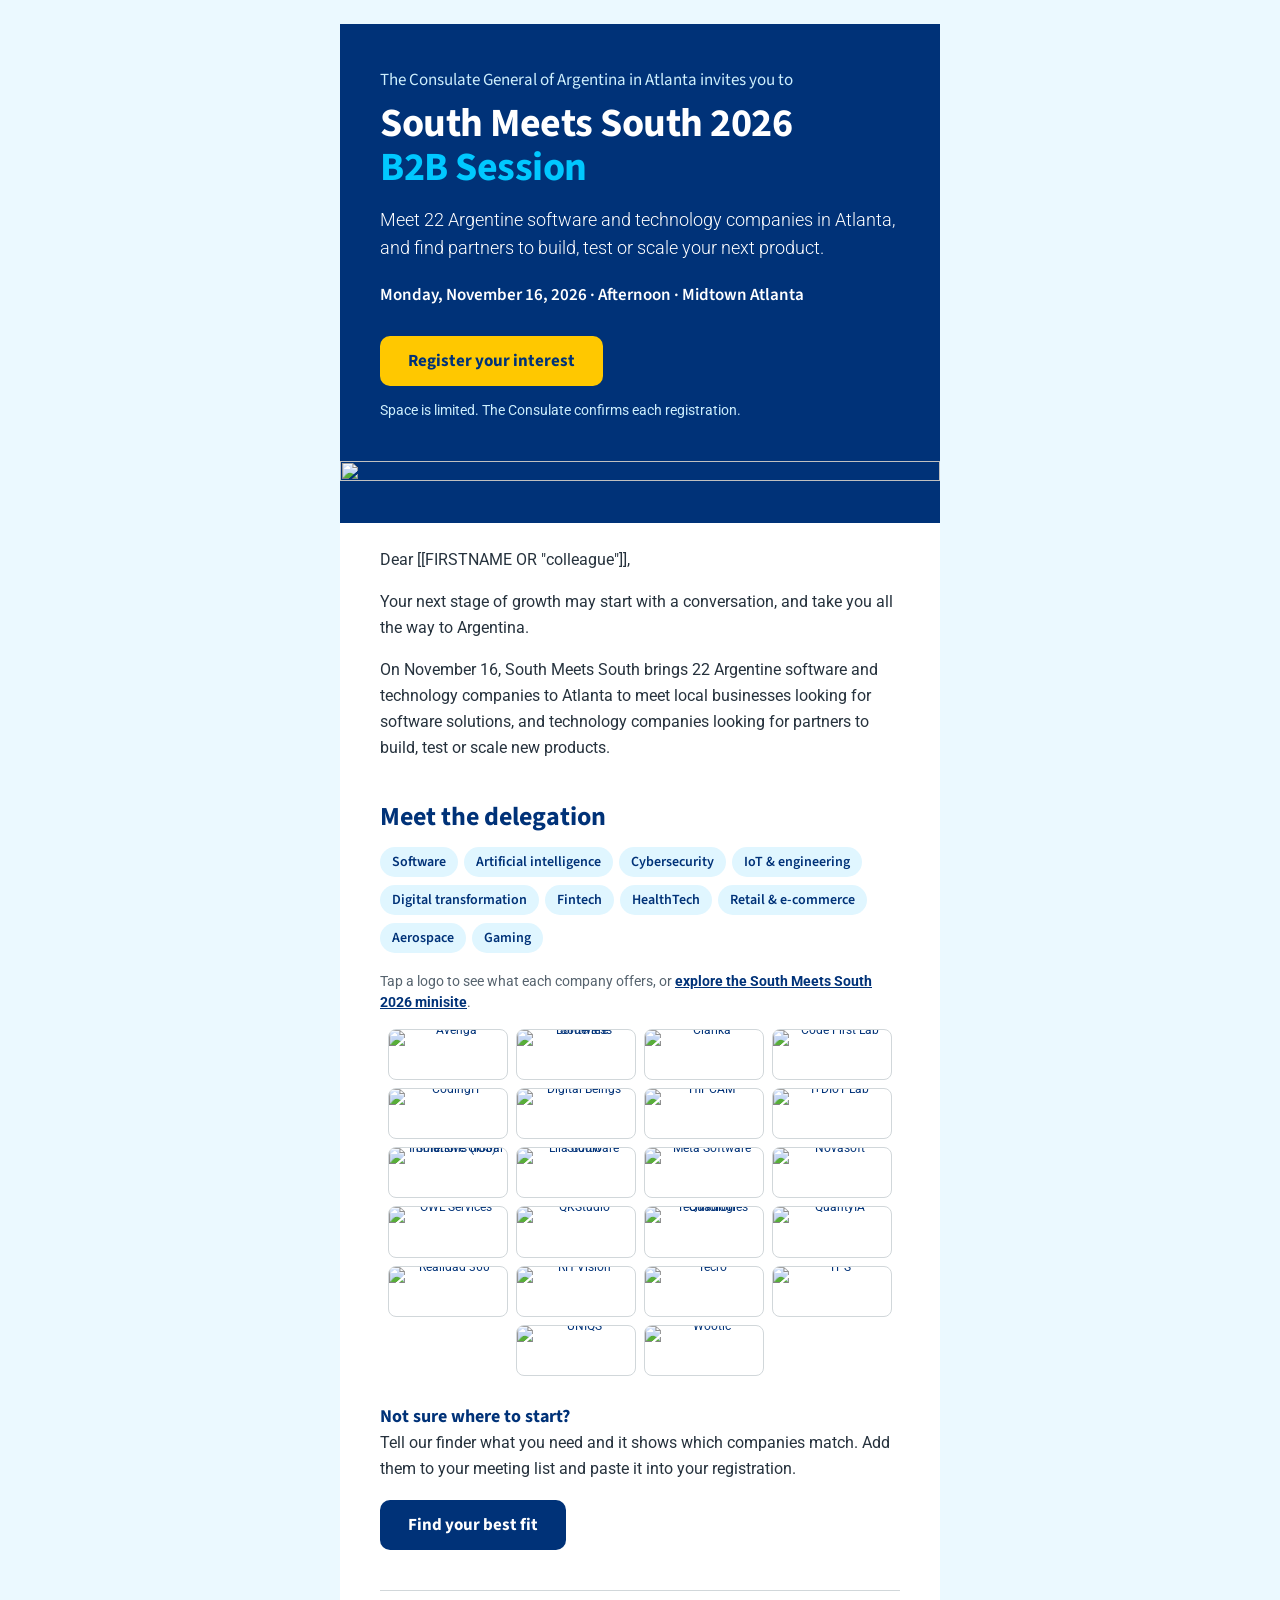
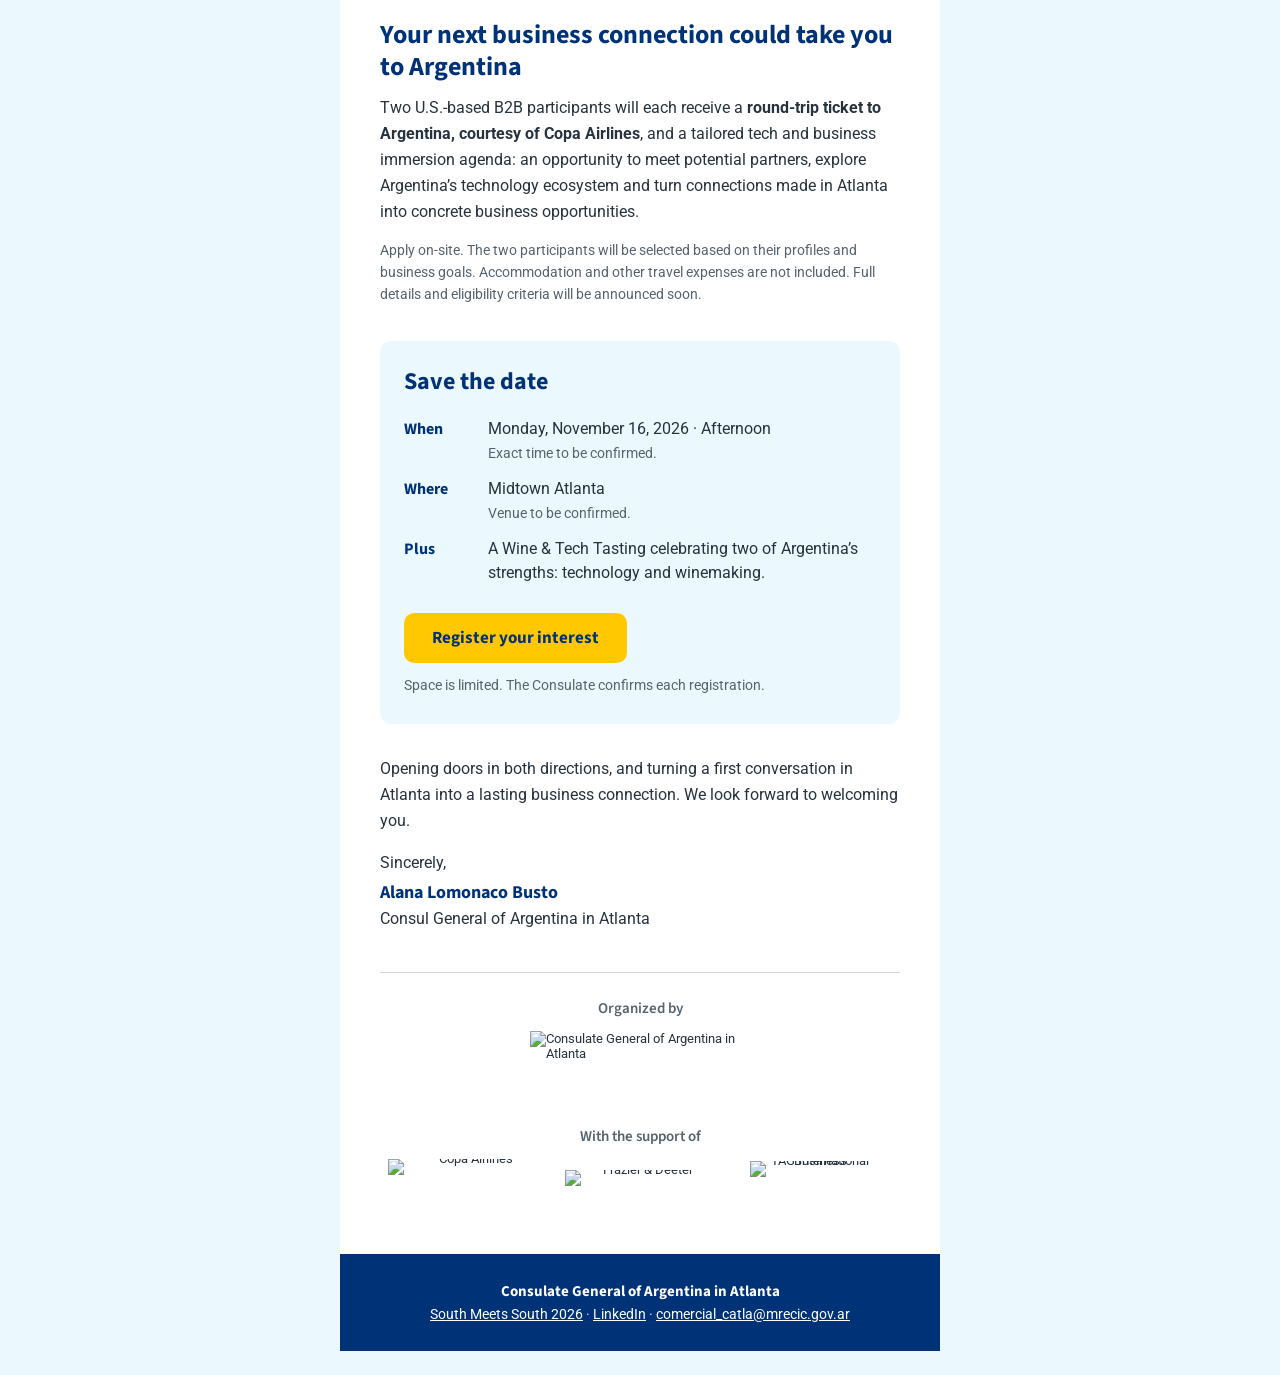
==== mailing/2026-invitacion-b2b.html @ 22a377e7 "Mailing de invitación a la sesión B2B 2026 HTML para Constant Contact (mailing/, no se publica) y su" ====
<!DOCTYPE html>
<html lang="en" xmlns="http://www.w3.org/1999/xhtml" xmlns:v="urn:schemas-microsoft-com:vml" xmlns:o="urn:schemas-microsoft-com:office:office">
<head>
<meta charset="utf-8">
<meta name="viewport" content="width=device-width, initial-scale=1">
<meta http-equiv="X-UA-Compatible" content="IE=edge">
<meta name="x-apple-disable-message-reformatting">
<meta name="format-detection" content="telephone=no, date=no, address=no, email=no">
<meta name="color-scheme" content="light">
<meta name="supported-color-schemes" content="light">
<title>South Meets South 2026 · B2B Session in Atlanta</title>
<!--[if mso]><noscript><xml><o:OfficeDocumentSettings><o:PixelsPerInch>96</o:PixelsPerInch></o:OfficeDocumentSettings></xml></noscript><![endif]-->
<!--[if !mso]><!--><link href="https://fonts.googleapis.com/css2?family=Roboto:wght@300;400;700&amp;family=Source+Sans+3:wght@400;600;700&amp;display=swap" rel="stylesheet"><!--<![endif]-->
<style>
  :root { color-scheme: light; supported-color-schemes: light; }
  body { margin: 0 !important; padding: 0 !important; width: 100% !important; -webkit-text-size-adjust: 100%; -ms-text-size-adjust: 100%; }
  table, td { mso-table-lspace: 0pt; mso-table-rspace: 0pt; border-collapse: collapse; }
  img { -ms-interpolation-mode: bicubic; border: 0; outline: none; text-decoration: none; }
  a { color: #003278; }
  a.btn:hover { filter: brightness(1.06); }
  @media (max-width: 620px) {
    .wrap { padding: 0 !important; }
    .px { padding-left: 24px !important; padding-right: 24px !important; }
    .hero-pad { padding-top: 32px !important; }
    .h1 { font-size: 32px !important; line-height: 36px !important; }
    .lead { font-size: 17px !important; }
    .tile { width: 30% !important; margin: 1.5% !important; }
    .sup { width: 44% !important; margin: 8px 2% !important; }
    .row-label { display: block !important; width: auto !important; padding-bottom: 2px !important; }
    .row-text { display: block !important; width: auto !important; }
  }
</style>
</head>
<body style="margin:0;padding:0;background-color:#ebf9ff;">
<div style="display:none;font-size:1px;line-height:1px;max-height:0;max-width:0;opacity:0;overflow:hidden;mso-hide:all;">Meet 22 Argentine software and technology companies on November 16 in Midtown Atlanta, and apply for one of two round-trip tickets to Argentina, courtesy of Copa Airlines.&#847;&zwnj;&nbsp;&#847;&zwnj;&nbsp;&#847;&zwnj;&nbsp;&#847;&zwnj;&nbsp;&#847;&zwnj;&nbsp;&#847;&zwnj;&nbsp;&#847;&zwnj;&nbsp;&#847;&zwnj;&nbsp;</div>
<table role="presentation" width="100%" cellpadding="0" cellspacing="0" border="0" bgcolor="#ebf9ff" style="background-color:#ebf9ff;">
<tr><td class="wrap" align="center" style="padding:24px 12px;">
<!--[if mso]><table role="presentation" width="600" align="center" cellpadding="0" cellspacing="0" border="0"><tr><td><![endif]-->
<table role="presentation" width="100%" cellpadding="0" cellspacing="0" border="0" style="max-width:600px;background-color:#ffffff;">

<!-- Encabezado: Azul oscuro y trama de ondas, como en el sitio -->
<tr><td class="px hero-pad" bgcolor="#003278" style="background-color:#003278;padding:44px 40px 0 40px;">
  <p style="margin:0 0 10px 0;font-family:'Source Sans 3','Source Sans Pro',Arial,Helvetica,sans-serif;font-size:17px;line-height:24px;color:#cdeffd;">The Consulate General of Argentina in Atlanta invites you to</p>
  <h1 class="h1" style="margin:0 0 16px 0;font-family:'Source Sans 3','Source Sans Pro',Arial,Helvetica,sans-serif;font-size:40px;line-height:44px;font-weight:700;letter-spacing:-0.5px;color:#ffffff;">South Meets South 2026<br><span style="color:#00c8ff;">B2B Session</span></h1>
  <p class="lead" style="margin:0 0 20px 0;font-family:Roboto,Arial,Helvetica,sans-serif;font-size:18px;line-height:28px;font-weight:300;color:#ffffff;">Meet 22 Argentine software and technology companies in Atlanta, and find partners to build, test or scale your next product.</p>
  <p style="margin:0 0 28px 0;font-family:'Source Sans 3','Source Sans Pro',Arial,Helvetica,sans-serif;font-size:17px;line-height:26px;font-weight:600;color:#ffffff;">Monday, November 16, 2026 &middot; Afternoon &middot; Midtown Atlanta</p>
  <div><!--[if mso]>
<v:roundrect xmlns:v="urn:schemas-microsoft-com:vml" xmlns:w="urn:schemas-microsoft-com:office:word" href="https://luma.com/ip6i1z71?utm_source=constant-contact&utm_medium=email&utm_campaign=sms2026-b2b" style="height:50px;v-text-anchor:middle;width:260px;" arcsize="20%" stroke="f" fillcolor="#ffc800">
<w:anchorlock/><center style="color:#003278;font-family:Arial,sans-serif;font-size:17px;font-weight:bold;">Register your interest</center>
</v:roundrect>
<![endif]--><!--[if !mso]><!-- --><a class="btn" href="https://luma.com/ip6i1z71?utm_source=constant-contact&utm_medium=email&utm_campaign=sms2026-b2b" target="_blank" style="display:inline-block;background-color:#ffc800;color:#003278;font-family:'Source Sans 3','Source Sans Pro',Arial,Helvetica,sans-serif;font-size:17px;font-weight:700;line-height:20px;text-decoration:none;padding:15px 28px;border-radius:10px;mso-hide:all;">Register your interest</a><!--<![endif]--></div>
  <p style="margin:14px 0 0 0;font-family:Roboto,Arial,Helvetica,sans-serif;font-size:14px;line-height:21px;color:#cdeffd;">Space is limited. The Consulate confirms each registration.</p>
</td></tr>
<tr><td bgcolor="#003278" style="background-color:#003278;padding-top:40px;font-size:0;line-height:0;">
  <img src="https://southmeetssouth.pages.dev/img/mailing/2026/trama.png" width="600" height="62" alt="" style="display:block;width:100%;height:auto;">
</td></tr>

<!-- Carta -->
<tr><td class="px" style="padding:24px 40px 8px 40px;font-family:Roboto,Arial,Helvetica,sans-serif;font-size:16px;line-height:26px;color:#26323d;">
  <p style="margin:0 0 16px 0;">Dear [[FIRSTNAME OR "colleague"]],</p>
  <p style="margin:0 0 16px 0;">Your next stage of growth may start with a conversation, and take you all the way to Argentina.</p>
  <p style="margin:0;">On November 16, South Meets South brings 22 Argentine software and technology companies to Atlanta to meet local businesses looking for software solutions, and technology companies looking for partners to build, test or scale new products.</p>
</td></tr>

<!-- Delegación -->
<tr><td class="px" style="padding:32px 40px 0 40px;">
  <h2 style="margin:0 0 14px 0;font-family:'Source Sans 3','Source Sans Pro',Arial,Helvetica,sans-serif;font-size:26px;line-height:32px;font-weight:700;color:#003278;">Meet the delegation</h2>
  <div style="margin:0 0 10px 0;"><span style="display:inline-block;background-color:#e0f6ff;color:#003278;font-family:'Source Sans 3','Source Sans Pro',Arial,Helvetica,sans-serif;font-size:14px;font-weight:600;line-height:18px;padding:6px 12px;border-radius:999px;margin:0 6px 8px 0;">Software</span><span style="display:inline-block;background-color:#e0f6ff;color:#003278;font-family:'Source Sans 3','Source Sans Pro',Arial,Helvetica,sans-serif;font-size:14px;font-weight:600;line-height:18px;padding:6px 12px;border-radius:999px;margin:0 6px 8px 0;">Artificial intelligence</span><span style="display:inline-block;background-color:#e0f6ff;color:#003278;font-family:'Source Sans 3','Source Sans Pro',Arial,Helvetica,sans-serif;font-size:14px;font-weight:600;line-height:18px;padding:6px 12px;border-radius:999px;margin:0 6px 8px 0;">Cybersecurity</span><span style="display:inline-block;background-color:#e0f6ff;color:#003278;font-family:'Source Sans 3','Source Sans Pro',Arial,Helvetica,sans-serif;font-size:14px;font-weight:600;line-height:18px;padding:6px 12px;border-radius:999px;margin:0 6px 8px 0;">IoT &amp; engineering</span><span style="display:inline-block;background-color:#e0f6ff;color:#003278;font-family:'Source Sans 3','Source Sans Pro',Arial,Helvetica,sans-serif;font-size:14px;font-weight:600;line-height:18px;padding:6px 12px;border-radius:999px;margin:0 6px 8px 0;">Digital transformation</span><span style="display:inline-block;background-color:#e0f6ff;color:#003278;font-family:'Source Sans 3','Source Sans Pro',Arial,Helvetica,sans-serif;font-size:14px;font-weight:600;line-height:18px;padding:6px 12px;border-radius:999px;margin:0 6px 8px 0;">Fintech</span><span style="display:inline-block;background-color:#e0f6ff;color:#003278;font-family:'Source Sans 3','Source Sans Pro',Arial,Helvetica,sans-serif;font-size:14px;font-weight:600;line-height:18px;padding:6px 12px;border-radius:999px;margin:0 6px 8px 0;">HealthTech</span><span style="display:inline-block;background-color:#e0f6ff;color:#003278;font-family:'Source Sans 3','Source Sans Pro',Arial,Helvetica,sans-serif;font-size:14px;font-weight:600;line-height:18px;padding:6px 12px;border-radius:999px;margin:0 6px 8px 0;">Retail &amp; e-commerce</span><span style="display:inline-block;background-color:#e0f6ff;color:#003278;font-family:'Source Sans 3','Source Sans Pro',Arial,Helvetica,sans-serif;font-size:14px;font-weight:600;line-height:18px;padding:6px 12px;border-radius:999px;margin:0 6px 8px 0;">Aerospace</span><span style="display:inline-block;background-color:#e0f6ff;color:#003278;font-family:'Source Sans 3','Source Sans Pro',Arial,Helvetica,sans-serif;font-size:14px;font-weight:600;line-height:18px;padding:6px 12px;border-radius:999px;margin:0 6px 8px 0;">Gaming</span></div>
  <p style="margin:0 0 12px 0;font-family:Roboto,Arial,Helvetica,sans-serif;font-size:14px;line-height:21px;color:#56636e;">Tap a logo to see what each company offers, or <a href="https://southmeetssouth.pages.dev/edicion.html?id=2026&lang=en" target="_blank" style="color:#003278;font-weight:700;">explore the South Meets South 2026 minisite</a>.</p>
</td></tr>
<tr><td class="px" align="center" style="padding:0 40px;">
<div style="font-size:0;line-height:0;text-align:center;">
<!--[if mso]><table role="presentation" align="center" cellpadding="0" cellspacing="0" border="0"><tr><td width="128" valign="top"><![endif]--><div class="tile" style="display:inline-block;width:120px;margin:4px;vertical-align:top;"><a href="https://southmeetssouth.pages.dev/edicion.html?id=2026&lang=en#empresa-avenga" target="_blank" style="text-decoration:none;"><img src="https://southmeetssouth.pages.dev/img/mailing/2026/empresas/avenga.png" width="120" height="50" alt="Avenga" style="display:block;width:100%;height:auto;border:1px solid #d1d7da;border-radius:8px;box-sizing:border-box;font-family:Roboto,Arial,Helvetica,sans-serif;font-size:12px;color:#003278;"></a></div>
<!--[if mso]></td><td width="128" valign="top"><![endif]--><div class="tile" style="display:inline-block;width:120px;margin:4px;vertical-align:top;"><a href="https://southmeetssouth.pages.dev/edicion.html?id=2026&lang=en#empresa-borderless-software" target="_blank" style="text-decoration:none;"><img src="https://southmeetssouth.pages.dev/img/mailing/2026/empresas/borderless-software.png" width="120" height="50" alt="Borderless Software" style="display:block;width:100%;height:auto;border:1px solid #d1d7da;border-radius:8px;box-sizing:border-box;font-family:Roboto,Arial,Helvetica,sans-serif;font-size:12px;color:#003278;"></a></div>
<!--[if mso]></td><td width="128" valign="top"><![endif]--><div class="tile" style="display:inline-block;width:120px;margin:4px;vertical-align:top;"><a href="https://southmeetssouth.pages.dev/edicion.html?id=2026&lang=en#empresa-clarika" target="_blank" style="text-decoration:none;"><img src="https://southmeetssouth.pages.dev/img/mailing/2026/empresas/clarika.png" width="120" height="50" alt="Clarika" style="display:block;width:100%;height:auto;border:1px solid #d1d7da;border-radius:8px;box-sizing:border-box;font-family:Roboto,Arial,Helvetica,sans-serif;font-size:12px;color:#003278;"></a></div>
<!--[if mso]></td><td width="128" valign="top"><![endif]--><div class="tile" style="display:inline-block;width:120px;margin:4px;vertical-align:top;"><a href="https://southmeetssouth.pages.dev/edicion.html?id=2026&lang=en#empresa-code-first-lab" target="_blank" style="text-decoration:none;"><img src="https://southmeetssouth.pages.dev/img/mailing/2026/empresas/code-first-lab.png" width="120" height="50" alt="Code First Lab" style="display:block;width:100%;height:auto;border:1px solid #d1d7da;border-radius:8px;box-sizing:border-box;font-family:Roboto,Arial,Helvetica,sans-serif;font-size:12px;color:#003278;"></a></div>
<!--[if mso]></td></tr><tr><td width="128" valign="top"><![endif]--><div class="tile" style="display:inline-block;width:120px;margin:4px;vertical-align:top;"><a href="https://southmeetssouth.pages.dev/edicion.html?id=2026&lang=en#empresa-codingit" target="_blank" style="text-decoration:none;"><img src="https://southmeetssouth.pages.dev/img/mailing/2026/empresas/codingit.png" width="120" height="50" alt="CodingIT" style="display:block;width:100%;height:auto;border:1px solid #d1d7da;border-radius:8px;box-sizing:border-box;font-family:Roboto,Arial,Helvetica,sans-serif;font-size:12px;color:#003278;"></a></div>
<!--[if mso]></td><td width="128" valign="top"><![endif]--><div class="tile" style="display:inline-block;width:120px;margin:4px;vertical-align:top;"><a href="https://southmeetssouth.pages.dev/edicion.html?id=2026&lang=en#empresa-digital-beings" target="_blank" style="text-decoration:none;"><img src="https://southmeetssouth.pages.dev/img/mailing/2026/empresas/digital-beings.png" width="120" height="50" alt="Digital Beings" style="display:block;width:100%;height:auto;border:1px solid #d1d7da;border-radius:8px;box-sizing:border-box;font-family:Roboto,Arial,Helvetica,sans-serif;font-size:12px;color:#003278;"></a></div>
<!--[if mso]></td><td width="128" valign="top"><![endif]--><div class="tile" style="display:inline-block;width:120px;margin:4px;vertical-align:top;"><a href="https://southmeetssouth.pages.dev/edicion.html?id=2026&lang=en#empresa-hipcam" target="_blank" style="text-decoration:none;"><img src="https://southmeetssouth.pages.dev/img/mailing/2026/empresas/hipcam.png" width="120" height="50" alt="HIPCAM" style="display:block;width:100%;height:auto;border:1px solid #d1d7da;border-radius:8px;box-sizing:border-box;font-family:Roboto,Arial,Helvetica,sans-serif;font-size:12px;color:#003278;"></a></div>
<!--[if mso]></td><td width="128" valign="top"><![endif]--><div class="tile" style="display:inline-block;width:120px;margin:4px;vertical-align:top;"><a href="https://southmeetssouth.pages.dev/edicion.html?id=2026&lang=en#empresa-i-diot-lab" target="_blank" style="text-decoration:none;"><img src="https://southmeetssouth.pages.dev/img/mailing/2026/empresas/id-iot-lab.png" width="120" height="50" alt="I+DIoT Lab" style="display:block;width:100%;height:auto;border:1px solid #d1d7da;border-radius:8px;box-sizing:border-box;font-family:Roboto,Arial,Helvetica,sans-serif;font-size:12px;color:#003278;"></a></div>
<!--[if mso]></td></tr><tr><td width="128" valign="top"><![endif]--><div class="tile" style="display:inline-block;width:120px;margin:4px;vertical-align:top;"><a href="https://southmeetssouth.pages.dev/edicion.html?id=2026&lang=en#empresa-immersive-global-solutions-igs" target="_blank" style="text-decoration:none;"><img src="https://southmeetssouth.pages.dev/img/mailing/2026/empresas/immersive-global-solutions.png" width="120" height="50" alt="Immersive Global Solutions (IGS)" style="display:block;width:100%;height:auto;border:1px solid #d1d7da;border-radius:8px;box-sizing:border-box;font-family:Roboto,Arial,Helvetica,sans-serif;font-size:12px;color:#003278;"></a></div>
<!--[if mso]></td><td width="128" valign="top"><![endif]--><div class="tile" style="display:inline-block;width:120px;margin:4px;vertical-align:top;"><a href="https://southmeetssouth.pages.dev/edicion.html?id=2026&lang=en#empresa-lila-software-studio" target="_blank" style="text-decoration:none;"><img src="https://southmeetssouth.pages.dev/img/mailing/2026/empresas/lila-software-studio.png" width="120" height="50" alt="Lila Software Studio" style="display:block;width:100%;height:auto;border:1px solid #d1d7da;border-radius:8px;box-sizing:border-box;font-family:Roboto,Arial,Helvetica,sans-serif;font-size:12px;color:#003278;"></a></div>
<!--[if mso]></td><td width="128" valign="top"><![endif]--><div class="tile" style="display:inline-block;width:120px;margin:4px;vertical-align:top;"><a href="https://southmeetssouth.pages.dev/edicion.html?id=2026&lang=en#empresa-meta-software" target="_blank" style="text-decoration:none;"><img src="https://southmeetssouth.pages.dev/img/mailing/2026/empresas/meta-software.png" width="120" height="50" alt="Meta Software" style="display:block;width:100%;height:auto;border:1px solid #d1d7da;border-radius:8px;box-sizing:border-box;font-family:Roboto,Arial,Helvetica,sans-serif;font-size:12px;color:#003278;"></a></div>
<!--[if mso]></td><td width="128" valign="top"><![endif]--><div class="tile" style="display:inline-block;width:120px;margin:4px;vertical-align:top;"><a href="https://southmeetssouth.pages.dev/edicion.html?id=2026&lang=en#empresa-novasoft" target="_blank" style="text-decoration:none;"><img src="https://southmeetssouth.pages.dev/img/mailing/2026/empresas/novasoft.png" width="120" height="50" alt="Novasoft" style="display:block;width:100%;height:auto;border:1px solid #d1d7da;border-radius:8px;box-sizing:border-box;font-family:Roboto,Arial,Helvetica,sans-serif;font-size:12px;color:#003278;"></a></div>
<!--[if mso]></td></tr><tr><td width="128" valign="top"><![endif]--><div class="tile" style="display:inline-block;width:120px;margin:4px;vertical-align:top;"><a href="https://southmeetssouth.pages.dev/edicion.html?id=2026&lang=en#empresa-owl-services" target="_blank" style="text-decoration:none;"><img src="https://southmeetssouth.pages.dev/img/mailing/2026/empresas/owl-services.png" width="120" height="50" alt="OWL Services" style="display:block;width:100%;height:auto;border:1px solid #d1d7da;border-radius:8px;box-sizing:border-box;font-family:Roboto,Arial,Helvetica,sans-serif;font-size:12px;color:#003278;"></a></div>
<!--[if mso]></td><td width="128" valign="top"><![endif]--><div class="tile" style="display:inline-block;width:120px;margin:4px;vertical-align:top;"><a href="https://southmeetssouth.pages.dev/edicion.html?id=2026&lang=en#empresa-qkstudio" target="_blank" style="text-decoration:none;"><img src="https://southmeetssouth.pages.dev/img/mailing/2026/empresas/qkstudio.png" width="120" height="50" alt="QKStudio" style="display:block;width:100%;height:auto;border:1px solid #d1d7da;border-radius:8px;box-sizing:border-box;font-family:Roboto,Arial,Helvetica,sans-serif;font-size:12px;color:#003278;"></a></div>
<!--[if mso]></td><td width="128" valign="top"><![endif]--><div class="tile" style="display:inline-block;width:120px;margin:4px;vertical-align:top;"><a href="https://southmeetssouth.pages.dev/edicion.html?id=2026&lang=en#empresa-quadion-technologies" target="_blank" style="text-decoration:none;"><img src="https://southmeetssouth.pages.dev/img/mailing/2026/empresas/quadion-technologies.png" width="120" height="50" alt="Quadion Technologies" style="display:block;width:100%;height:auto;border:1px solid #d1d7da;border-radius:8px;box-sizing:border-box;font-family:Roboto,Arial,Helvetica,sans-serif;font-size:12px;color:#003278;"></a></div>
<!--[if mso]></td><td width="128" valign="top"><![endif]--><div class="tile" style="display:inline-block;width:120px;margin:4px;vertical-align:top;"><a href="https://southmeetssouth.pages.dev/edicion.html?id=2026&lang=en#empresa-quantyia" target="_blank" style="text-decoration:none;"><img src="https://southmeetssouth.pages.dev/img/mailing/2026/empresas/quantyia.png" width="120" height="50" alt="QuantyIA" style="display:block;width:100%;height:auto;border:1px solid #d1d7da;border-radius:8px;box-sizing:border-box;font-family:Roboto,Arial,Helvetica,sans-serif;font-size:12px;color:#003278;"></a></div>
<!--[if mso]></td></tr><tr><td width="128" valign="top"><![endif]--><div class="tile" style="display:inline-block;width:120px;margin:4px;vertical-align:top;"><a href="https://southmeetssouth.pages.dev/edicion.html?id=2026&lang=en#empresa-realidad-360" target="_blank" style="text-decoration:none;"><img src="https://southmeetssouth.pages.dev/img/mailing/2026/empresas/realidad-360.png" width="120" height="50" alt="Realidad 360°" style="display:block;width:100%;height:auto;border:1px solid #d1d7da;border-radius:8px;box-sizing:border-box;font-family:Roboto,Arial,Helvetica,sans-serif;font-size:12px;color:#003278;"></a></div>
<!--[if mso]></td><td width="128" valign="top"><![endif]--><div class="tile" style="display:inline-block;width:120px;margin:4px;vertical-align:top;"><a href="https://southmeetssouth.pages.dev/edicion.html?id=2026&lang=en#empresa-rh-vision" target="_blank" style="text-decoration:none;"><img src="https://southmeetssouth.pages.dev/img/mailing/2026/empresas/rh-vision.png" width="120" height="50" alt="RH Vision" style="display:block;width:100%;height:auto;border:1px solid #d1d7da;border-radius:8px;box-sizing:border-box;font-family:Roboto,Arial,Helvetica,sans-serif;font-size:12px;color:#003278;"></a></div>
<!--[if mso]></td><td width="128" valign="top"><![endif]--><div class="tile" style="display:inline-block;width:120px;margin:4px;vertical-align:top;"><a href="https://southmeetssouth.pages.dev/edicion.html?id=2026&lang=en#empresa-tecro" target="_blank" style="text-decoration:none;"><img src="https://southmeetssouth.pages.dev/img/mailing/2026/empresas/tecro.png" width="120" height="50" alt="Tecro" style="display:block;width:100%;height:auto;border:1px solid #d1d7da;border-radius:8px;box-sizing:border-box;font-family:Roboto,Arial,Helvetica,sans-serif;font-size:12px;color:#003278;"></a></div>
<!--[if mso]></td><td width="128" valign="top"><![endif]--><div class="tile" style="display:inline-block;width:120px;margin:4px;vertical-align:top;"><a href="https://southmeetssouth.pages.dev/edicion.html?id=2026&lang=en#empresa-tps" target="_blank" style="text-decoration:none;"><img src="https://southmeetssouth.pages.dev/img/mailing/2026/empresas/tps.png" width="120" height="50" alt="TPS" style="display:block;width:100%;height:auto;border:1px solid #d1d7da;border-radius:8px;box-sizing:border-box;font-family:Roboto,Arial,Helvetica,sans-serif;font-size:12px;color:#003278;"></a></div>
<!--[if mso]></td></tr><tr><td width="128" valign="top"><![endif]--><div class="tile" style="display:inline-block;width:120px;margin:4px;vertical-align:top;"><a href="https://southmeetssouth.pages.dev/edicion.html?id=2026&lang=en#empresa-uniqs" target="_blank" style="text-decoration:none;"><img src="https://southmeetssouth.pages.dev/img/mailing/2026/empresas/uniqs.png" width="120" height="50" alt="UNIQS" style="display:block;width:100%;height:auto;border:1px solid #d1d7da;border-radius:8px;box-sizing:border-box;font-family:Roboto,Arial,Helvetica,sans-serif;font-size:12px;color:#003278;"></a></div>
<!--[if mso]></td><td width="128" valign="top"><![endif]--><div class="tile" style="display:inline-block;width:120px;margin:4px;vertical-align:top;"><a href="https://southmeetssouth.pages.dev/edicion.html?id=2026&lang=en#empresa-wootic" target="_blank" style="text-decoration:none;"><img src="https://southmeetssouth.pages.dev/img/mailing/2026/empresas/wootic.png" width="120" height="50" alt="Wootic" style="display:block;width:100%;height:auto;border:1px solid #d1d7da;border-radius:8px;box-sizing:border-box;font-family:Roboto,Arial,Helvetica,sans-serif;font-size:12px;color:#003278;"></a></div>
<!--[if mso]></td></tr></table><![endif]-->
</div>
</td></tr>
<tr><td class="px" style="padding:24px 40px 0 40px;font-family:Roboto,Arial,Helvetica,sans-serif;font-size:16px;line-height:26px;color:#26323d;">
  <p style="margin:0 0 18px 0;"><strong style="font-family:'Source Sans 3','Source Sans Pro',Arial,Helvetica,sans-serif;font-size:18px;color:#003278;">Not sure where to start?</strong><br>Tell our finder what you need and it shows which companies match. Add them to your meeting list and paste it into your registration.</p>
  <div><!--[if mso]>
<v:roundrect xmlns:v="urn:schemas-microsoft-com:vml" xmlns:w="urn:schemas-microsoft-com:office:word" href="https://southmeetssouth.pages.dev/edicion.html?id=2026&lang=en#buscador" style="height:50px;v-text-anchor:middle;width:230px;" arcsize="20%" stroke="f" fillcolor="#003278">
<w:anchorlock/><center style="color:#ffffff;font-family:Arial,sans-serif;font-size:17px;font-weight:bold;">Find your best fit</center>
</v:roundrect>
<![endif]--><!--[if !mso]><!-- --><a class="btn" href="https://southmeetssouth.pages.dev/edicion.html?id=2026&lang=en#buscador" target="_blank" style="display:inline-block;background-color:#003278;color:#ffffff;font-family:'Source Sans 3','Source Sans Pro',Arial,Helvetica,sans-serif;font-size:17px;font-weight:700;line-height:20px;text-decoration:none;padding:15px 28px;border-radius:10px;mso-hide:all;">Find your best fit</a><!--<![endif]--></div>
</td></tr>

<!-- Copa Airlines -->
<tr><td class="px" style="padding:40px 40px 0 40px;">
  <table role="presentation" width="100%" cellpadding="0" cellspacing="0" border="0"><tr><td style="border-top:1px solid #d1d7da;font-size:0;line-height:0;">&nbsp;</td></tr></table>
  <h2 style="margin:28px 0 12px 0;font-family:'Source Sans 3','Source Sans Pro',Arial,Helvetica,sans-serif;font-size:26px;line-height:32px;font-weight:700;color:#003278;">Your next business connection could take you to Argentina</h2>
  <p style="margin:0 0 14px 0;font-family:Roboto,Arial,Helvetica,sans-serif;font-size:16px;line-height:26px;color:#26323d;">Two U.S.-based B2B participants will each receive a <strong>round-trip ticket to Argentina, courtesy of Copa Airlines</strong>, and a tailored tech and business immersion agenda: an opportunity to meet potential partners, explore Argentina&rsquo;s technology ecosystem and turn connections made in Atlanta into concrete business opportunities.</p>
  <p style="margin:0;font-family:Roboto,Arial,Helvetica,sans-serif;font-size:14px;line-height:22px;color:#56636e;">Apply on-site. The two participants will be selected based on their profiles and business goals. Accommodation and other travel expenses are not included. Full details and eligibility criteria will be announced soon.</p>
</td></tr>

<!-- Datos del encuentro y registro -->
<tr><td class="px" style="padding:36px 40px 0 40px;">
  <table role="presentation" width="100%" cellpadding="0" cellspacing="0" border="0" bgcolor="#ebf9ff" style="background-color:#ebf9ff;border-radius:12px;">
  <tr><td style="padding:26px 24px 28px 24px;">
    <h2 style="margin:0 0 14px 0;font-family:'Source Sans 3','Source Sans Pro',Arial,Helvetica,sans-serif;font-size:24px;line-height:30px;font-weight:700;color:#003278;">Save the date</h2>
    <table role="presentation" width="100%" cellpadding="0" cellspacing="0" border="0" style="font-family:Roboto,Arial,Helvetica,sans-serif;font-size:16px;line-height:24px;color:#26323d;">
      <tr><td class="row-label" width="72" valign="top" style="padding:6px 12px 6px 0;font-family:'Source Sans 3','Source Sans Pro',Arial,Helvetica,sans-serif;font-weight:700;color:#003278;">When</td>
          <td class="row-text" valign="top" style="padding:6px 0;">Monday, November 16, 2026 &middot; Afternoon<br><span style="font-size:14px;color:#56636e;">Exact time to be confirmed.</span></td></tr>
      <tr><td class="row-label" width="72" valign="top" style="padding:6px 12px 6px 0;font-family:'Source Sans 3','Source Sans Pro',Arial,Helvetica,sans-serif;font-weight:700;color:#003278;">Where</td>
          <td class="row-text" valign="top" style="padding:6px 0;">Midtown Atlanta<br><span style="font-size:14px;color:#56636e;">Venue to be confirmed.</span></td></tr>
      <tr><td class="row-label" width="72" valign="top" style="padding:6px 12px 6px 0;font-family:'Source Sans 3','Source Sans Pro',Arial,Helvetica,sans-serif;font-weight:700;color:#003278;">Plus</td>
          <td class="row-text" valign="top" style="padding:6px 0;">A Wine &amp; Tech Tasting celebrating two of Argentina&rsquo;s strengths: technology and winemaking.</td></tr>
    </table>
    <div style="padding-top:22px;"><!--[if mso]>
<v:roundrect xmlns:v="urn:schemas-microsoft-com:vml" xmlns:w="urn:schemas-microsoft-com:office:word" href="https://luma.com/ip6i1z71?utm_source=constant-contact&utm_medium=email&utm_campaign=sms2026-b2b" style="height:50px;v-text-anchor:middle;width:260px;" arcsize="20%" stroke="f" fillcolor="#ffc800">
<w:anchorlock/><center style="color:#003278;font-family:Arial,sans-serif;font-size:17px;font-weight:bold;">Register your interest</center>
</v:roundrect>
<![endif]--><!--[if !mso]><!-- --><a class="btn" href="https://luma.com/ip6i1z71?utm_source=constant-contact&utm_medium=email&utm_campaign=sms2026-b2b" target="_blank" style="display:inline-block;background-color:#ffc800;color:#003278;font-family:'Source Sans 3','Source Sans Pro',Arial,Helvetica,sans-serif;font-size:17px;font-weight:700;line-height:20px;text-decoration:none;padding:15px 28px;border-radius:10px;mso-hide:all;">Register your interest</a><!--<![endif]--></div>
    <p style="margin:12px 0 0 0;font-family:Roboto,Arial,Helvetica,sans-serif;font-size:14px;line-height:21px;color:#56636e;">Space is limited. The Consulate confirms each registration.</p>
  </td></tr>
  </table>
</td></tr>

<!-- Cierre y firma -->
<tr><td class="px" style="padding:32px 40px 0 40px;font-family:Roboto,Arial,Helvetica,sans-serif;font-size:16px;line-height:26px;color:#26323d;">
  <p style="margin:0 0 16px 0;">Opening doors in both directions, and turning a first conversation in Atlanta into a lasting business connection. We look forward to welcoming you.</p>
  <p style="margin:0 0 4px 0;">Sincerely,</p>
  <p style="margin:0;"><strong style="font-family:'Source Sans 3','Source Sans Pro',Arial,Helvetica,sans-serif;font-size:18px;color:#003278;">Alana Lomonaco Busto</strong><br>Consul General of Argentina in Atlanta</p>
</td></tr>

<!-- Organiza y apoyan -->
<tr><td class="px" style="padding:40px 40px 36px 40px;">
  <table role="presentation" width="100%" cellpadding="0" cellspacing="0" border="0"><tr><td style="border-top:1px solid #d1d7da;font-size:0;line-height:0;">&nbsp;</td></tr></table>
  <p style="margin:26px 0 12px 0;text-align:center;font-family:'Source Sans 3','Source Sans Pro',Arial,Helvetica,sans-serif;font-size:15px;line-height:20px;font-weight:600;color:#56636e;">Organized by</p>
  <img src="https://southmeetssouth.pages.dev/img/mailing/2026/consulado.png" width="220" height="66" alt="Consulate General of Argentina in Atlanta" style="display:block;margin:0 auto;width:220px;max-width:100%;height:auto;font-family:Roboto,Arial,Helvetica,sans-serif;font-size:13px;color:#26323d;">
  <p style="margin:30px 0 4px 0;text-align:center;font-family:'Source Sans 3','Source Sans Pro',Arial,Helvetica,sans-serif;font-size:15px;line-height:20px;font-weight:600;color:#56636e;">With the support of</p>
  <div style="font-size:0;line-height:0;text-align:center;">
<!--[if mso]><table role="presentation" align="center" cellpadding="0" cellspacing="0" border="0"><tr><td width="172" valign="middle"><![endif]-->
<div class="sup" style="display:inline-block;width:164px;margin:8px 4px;vertical-align:middle;"><img src="https://southmeetssouth.pages.dev/img/mailing/2026/copa-airlines.png" width="160" height="51" alt="Copa Airlines" style="display:block;margin:0 auto;width:160px;max-width:100%;height:auto;font-family:Roboto,Arial,Helvetica,sans-serif;font-size:13px;color:#26323d;"></div>
<!--[if mso]></td><td width="172" valign="middle"><![endif]-->
<div class="sup" style="display:inline-block;width:164px;margin:8px 4px;vertical-align:middle;"><img src="https://southmeetssouth.pages.dev/img/mailing/2026/frazier-deeter.png" width="150" height="29" alt="Frazier &amp; Deeter" style="display:block;margin:0 auto;width:150px;max-width:100%;height:auto;font-family:Roboto,Arial,Helvetica,sans-serif;font-size:13px;color:#26323d;"></div>
<!--[if mso]></td><td width="172" valign="middle"><![endif]-->
<div class="sup" style="display:inline-block;width:164px;margin:8px 4px;vertical-align:middle;"><img src="https://southmeetssouth.pages.dev/img/mailing/2026/tag-international-business.png" width="124" height="46" alt="TAG International Business" style="display:block;margin:0 auto;width:124px;max-width:100%;height:auto;font-family:Roboto,Arial,Helvetica,sans-serif;font-size:13px;color:#26323d;"></div>
<!--[if mso]></td></tr></table><![endif]-->
  </div>
</td></tr>

<!-- Pie -->
<tr><td class="px" bgcolor="#003278" style="background-color:#003278;padding:26px 40px;font-family:Roboto,Arial,Helvetica,sans-serif;font-size:14px;line-height:22px;color:#cdeffd;text-align:center;">
  <strong style="font-family:'Source Sans 3','Source Sans Pro',Arial,Helvetica,sans-serif;font-size:15px;color:#ffffff;">Consulate General of Argentina in Atlanta</strong><br>
  <a href="https://southmeetssouth.pages.dev/edicion.html?id=2026&lang=en" target="_blank" style="color:#ffffff;">South Meets South 2026</a> &middot;
  <a href="https://www.linkedin.com/company/argenatlanta/" target="_blank" style="color:#ffffff;">LinkedIn</a> &middot;
  <a href="mailto:comercial_catla@mrecic.gov.ar" style="color:#ffffff;">comercial_catla@mrecic.gov.ar</a>
</td></tr>

</table>
<!--[if mso]></td></tr></table><![endif]-->
</td></tr>
</table>
</body>
</html>
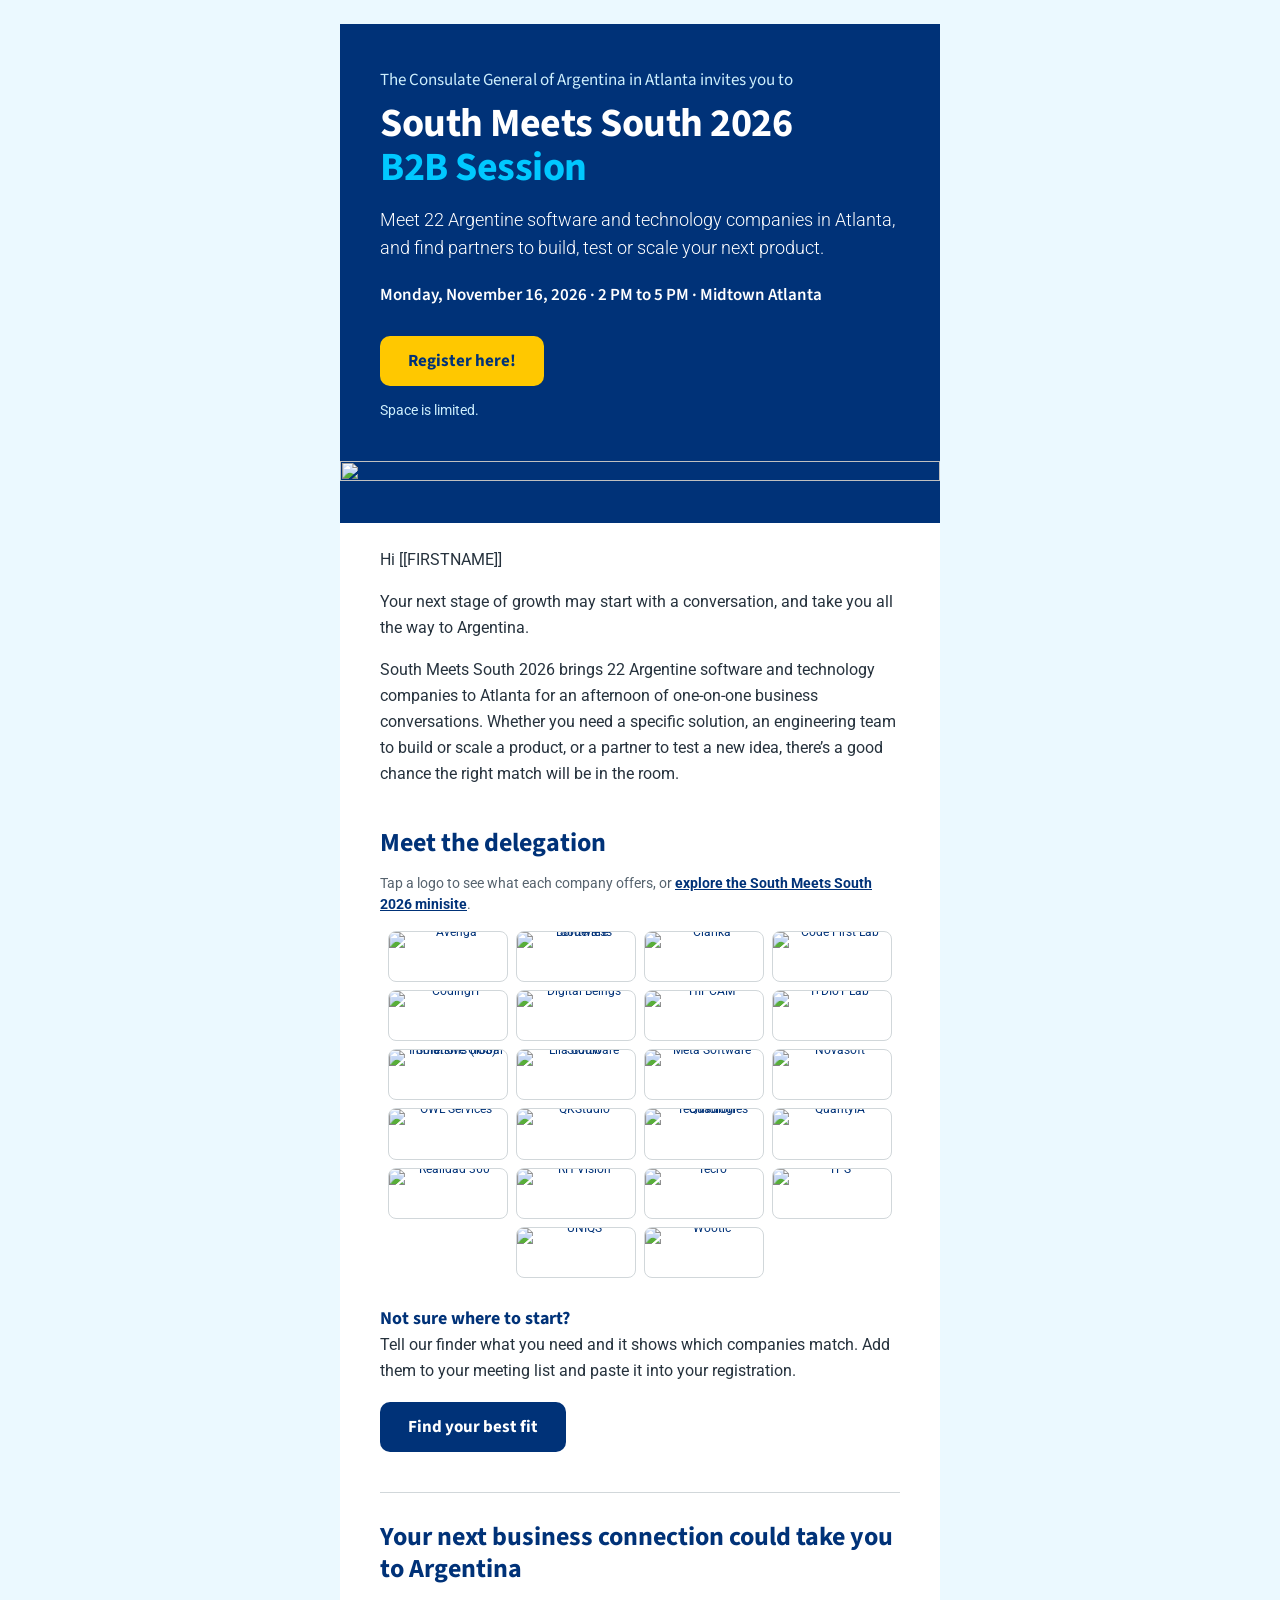
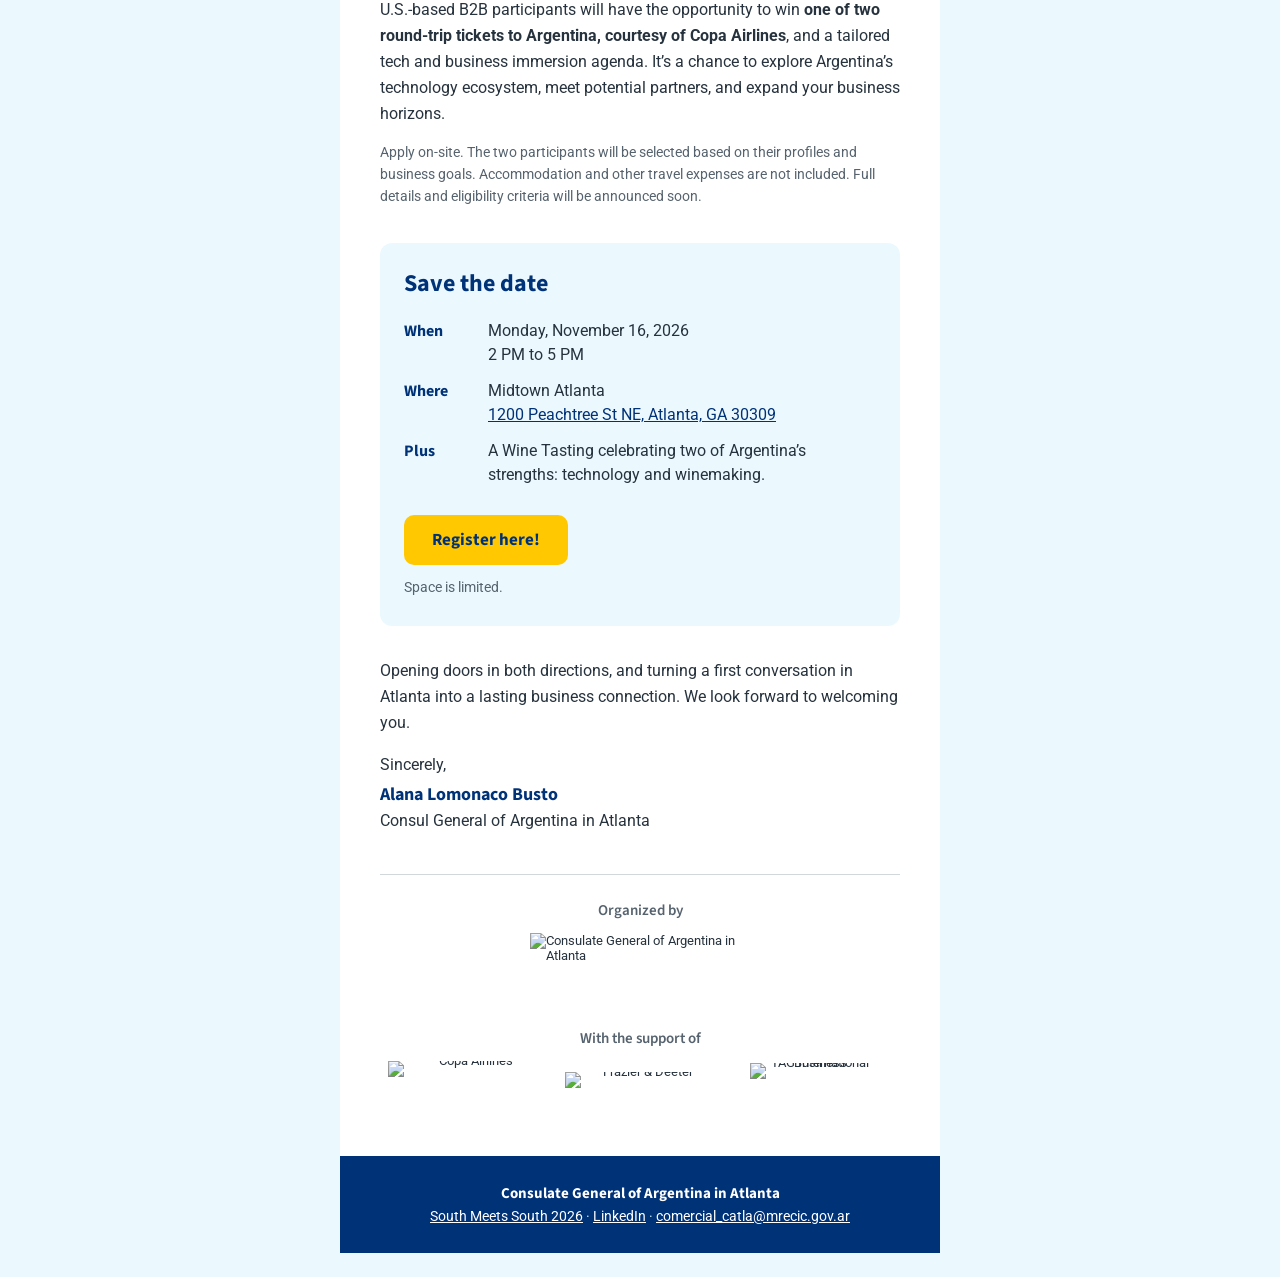
==== commit 30b7d749: "Mailing B2B 2026: horario, dirección y textos nuevos Botón «Register here!», saludo «Hi [nombre]», h" ====
--- a/mailing/2026-invitacion-b2b.html
+++ b/mailing/2026-invitacion-b2b.html
@@ -43,13 +43,13 @@
   <p style="margin:0 0 10px 0;font-family:'Source Sans 3','Source Sans Pro',Arial,Helvetica,sans-serif;font-size:17px;line-height:24px;color:#cdeffd;">The Consulate General of Argentina in Atlanta invites you to</p>
   <h1 class="h1" style="margin:0 0 16px 0;font-family:'Source Sans 3','Source Sans Pro',Arial,Helvetica,sans-serif;font-size:40px;line-height:44px;font-weight:700;letter-spacing:-0.5px;color:#ffffff;">South Meets South 2026<br><span style="color:#00c8ff;">B2B Session</span></h1>
   <p class="lead" style="margin:0 0 20px 0;font-family:Roboto,Arial,Helvetica,sans-serif;font-size:18px;line-height:28px;font-weight:300;color:#ffffff;">Meet 22 Argentine software and technology companies in Atlanta, and find partners to build, test or scale your next product.</p>
-  <p style="margin:0 0 28px 0;font-family:'Source Sans 3','Source Sans Pro',Arial,Helvetica,sans-serif;font-size:17px;line-height:26px;font-weight:600;color:#ffffff;">Monday, November 16, 2026 &middot; Afternoon &middot; Midtown Atlanta</p>
+  <p style="margin:0 0 28px 0;font-family:'Source Sans 3','Source Sans Pro',Arial,Helvetica,sans-serif;font-size:17px;line-height:26px;font-weight:600;color:#ffffff;">Monday, November 16, 2026 &middot; 2 PM to 5 PM &middot; Midtown Atlanta</p>
   <div><!--[if mso]>
-<v:roundrect xmlns:v="urn:schemas-microsoft-com:vml" xmlns:w="urn:schemas-microsoft-com:office:word" href="https://luma.com/ip6i1z71?utm_source=constant-contact&utm_medium=email&utm_campaign=sms2026-b2b" style="height:50px;v-text-anchor:middle;width:260px;" arcsize="20%" stroke="f" fillcolor="#ffc800">
-<w:anchorlock/><center style="color:#003278;font-family:Arial,sans-serif;font-size:17px;font-weight:bold;">Register your interest</center>
+<v:roundrect xmlns:v="urn:schemas-microsoft-com:vml" xmlns:w="urn:schemas-microsoft-com:office:word" href="https://luma.com/ip6i1z71?utm_source=constant-contact&utm_medium=email&utm_campaign=sms2026-b2b" style="height:50px;v-text-anchor:middle;width:200px;" arcsize="20%" stroke="f" fillcolor="#ffc800">
+<w:anchorlock/><center style="color:#003278;font-family:Arial,sans-serif;font-size:17px;font-weight:bold;">Register here!</center>
 </v:roundrect>
-<![endif]--><!--[if !mso]><!-- --><a class="btn" href="https://luma.com/ip6i1z71?utm_source=constant-contact&utm_medium=email&utm_campaign=sms2026-b2b" target="_blank" style="display:inline-block;background-color:#ffc800;color:#003278;font-family:'Source Sans 3','Source Sans Pro',Arial,Helvetica,sans-serif;font-size:17px;font-weight:700;line-height:20px;text-decoration:none;padding:15px 28px;border-radius:10px;mso-hide:all;">Register your interest</a><!--<![endif]--></div>
-  <p style="margin:14px 0 0 0;font-family:Roboto,Arial,Helvetica,sans-serif;font-size:14px;line-height:21px;color:#cdeffd;">Space is limited. The Consulate confirms each registration.</p>
+<![endif]--><!--[if !mso]><!-- --><a class="btn" href="https://luma.com/ip6i1z71?utm_source=constant-contact&utm_medium=email&utm_campaign=sms2026-b2b" target="_blank" style="display:inline-block;background-color:#ffc800;color:#003278;font-family:'Source Sans 3','Source Sans Pro',Arial,Helvetica,sans-serif;font-size:17px;font-weight:700;line-height:20px;text-decoration:none;padding:15px 28px;border-radius:10px;mso-hide:all;">Register here!</a><!--<![endif]--></div>
+  <p style="margin:14px 0 0 0;font-family:Roboto,Arial,Helvetica,sans-serif;font-size:14px;line-height:21px;color:#cdeffd;">Space is limited.</p>
 </td></tr>
 <tr><td bgcolor="#003278" style="background-color:#003278;padding-top:40px;font-size:0;line-height:0;">
   <img src="https://southmeetssouth.pages.dev/img/mailing/2026/trama.png" width="600" height="62" alt="" style="display:block;width:100%;height:auto;">
@@ -57,15 +57,14 @@
 
 <!-- Carta -->
 <tr><td class="px" style="padding:24px 40px 8px 40px;font-family:Roboto,Arial,Helvetica,sans-serif;font-size:16px;line-height:26px;color:#26323d;">
-  <p style="margin:0 0 16px 0;">Dear [[FIRSTNAME OR "colleague"]],</p>
+  <p style="margin:0 0 16px 0;">Hi [[FIRSTNAME]]</p>
   <p style="margin:0 0 16px 0;">Your next stage of growth may start with a conversation, and take you all the way to Argentina.</p>
-  <p style="margin:0;">On November 16, South Meets South brings 22 Argentine software and technology companies to Atlanta to meet local businesses looking for software solutions, and technology companies looking for partners to build, test or scale new products.</p>
+  <p style="margin:0;">South Meets South 2026 brings 22 Argentine software and technology companies to Atlanta for an afternoon of one-on-one business conversations. Whether you need a specific solution, an engineering team to build or scale a product, or a partner to test a new idea, there&rsquo;s a good chance the right match will be in the room.</p>
 </td></tr>
 
 <!-- Delegación -->
 <tr><td class="px" style="padding:32px 40px 0 40px;">
   <h2 style="margin:0 0 14px 0;font-family:'Source Sans 3','Source Sans Pro',Arial,Helvetica,sans-serif;font-size:26px;line-height:32px;font-weight:700;color:#003278;">Meet the delegation</h2>
-  <div style="margin:0 0 10px 0;"><span style="display:inline-block;background-color:#e0f6ff;color:#003278;font-family:'Source Sans 3','Source Sans Pro',Arial,Helvetica,sans-serif;font-size:14px;font-weight:600;line-height:18px;padding:6px 12px;border-radius:999px;margin:0 6px 8px 0;">Software</span><span style="display:inline-block;background-color:#e0f6ff;color:#003278;font-family:'Source Sans 3','Source Sans Pro',Arial,Helvetica,sans-serif;font-size:14px;font-weight:600;line-height:18px;padding:6px 12px;border-radius:999px;margin:0 6px 8px 0;">Artificial intelligence</span><span style="display:inline-block;background-color:#e0f6ff;color:#003278;font-family:'Source Sans 3','Source Sans Pro',Arial,Helvetica,sans-serif;font-size:14px;font-weight:600;line-height:18px;padding:6px 12px;border-radius:999px;margin:0 6px 8px 0;">Cybersecurity</span><span style="display:inline-block;background-color:#e0f6ff;color:#003278;font-family:'Source Sans 3','Source Sans Pro',Arial,Helvetica,sans-serif;font-size:14px;font-weight:600;line-height:18px;padding:6px 12px;border-radius:999px;margin:0 6px 8px 0;">IoT &amp; engineering</span><span style="display:inline-block;background-color:#e0f6ff;color:#003278;font-family:'Source Sans 3','Source Sans Pro',Arial,Helvetica,sans-serif;font-size:14px;font-weight:600;line-height:18px;padding:6px 12px;border-radius:999px;margin:0 6px 8px 0;">Digital transformation</span><span style="display:inline-block;background-color:#e0f6ff;color:#003278;font-family:'Source Sans 3','Source Sans Pro',Arial,Helvetica,sans-serif;font-size:14px;font-weight:600;line-height:18px;padding:6px 12px;border-radius:999px;margin:0 6px 8px 0;">Fintech</span><span style="display:inline-block;background-color:#e0f6ff;color:#003278;font-family:'Source Sans 3','Source Sans Pro',Arial,Helvetica,sans-serif;font-size:14px;font-weight:600;line-height:18px;padding:6px 12px;border-radius:999px;margin:0 6px 8px 0;">HealthTech</span><span style="display:inline-block;background-color:#e0f6ff;color:#003278;font-family:'Source Sans 3','Source Sans Pro',Arial,Helvetica,sans-serif;font-size:14px;font-weight:600;line-height:18px;padding:6px 12px;border-radius:999px;margin:0 6px 8px 0;">Retail &amp; e-commerce</span><span style="display:inline-block;background-color:#e0f6ff;color:#003278;font-family:'Source Sans 3','Source Sans Pro',Arial,Helvetica,sans-serif;font-size:14px;font-weight:600;line-height:18px;padding:6px 12px;border-radius:999px;margin:0 6px 8px 0;">Aerospace</span><span style="display:inline-block;background-color:#e0f6ff;color:#003278;font-family:'Source Sans 3','Source Sans Pro',Arial,Helvetica,sans-serif;font-size:14px;font-weight:600;line-height:18px;padding:6px 12px;border-radius:999px;margin:0 6px 8px 0;">Gaming</span></div>
   <p style="margin:0 0 12px 0;font-family:Roboto,Arial,Helvetica,sans-serif;font-size:14px;line-height:21px;color:#56636e;">Tap a logo to see what each company offers, or <a href="https://southmeetssouth.pages.dev/edicion.html?id=2026&lang=en" target="_blank" style="color:#003278;font-weight:700;">explore the South Meets South 2026 minisite</a>.</p>
 </td></tr>
 <tr><td class="px" align="center" style="padding:0 40px;">
@@ -108,7 +107,7 @@
 <tr><td class="px" style="padding:40px 40px 0 40px;">
   <table role="presentation" width="100%" cellpadding="0" cellspacing="0" border="0"><tr><td style="border-top:1px solid #d1d7da;font-size:0;line-height:0;">&nbsp;</td></tr></table>
   <h2 style="margin:28px 0 12px 0;font-family:'Source Sans 3','Source Sans Pro',Arial,Helvetica,sans-serif;font-size:26px;line-height:32px;font-weight:700;color:#003278;">Your next business connection could take you to Argentina</h2>
-  <p style="margin:0 0 14px 0;font-family:Roboto,Arial,Helvetica,sans-serif;font-size:16px;line-height:26px;color:#26323d;">Two U.S.-based B2B participants will each receive a <strong>round-trip ticket to Argentina, courtesy of Copa Airlines</strong>, and a tailored tech and business immersion agenda: an opportunity to meet potential partners, explore Argentina&rsquo;s technology ecosystem and turn connections made in Atlanta into concrete business opportunities.</p>
+  <p style="margin:0 0 14px 0;font-family:Roboto,Arial,Helvetica,sans-serif;font-size:16px;line-height:26px;color:#26323d;">U.S.-based B2B participants will have the opportunity to win <strong>one of two round-trip tickets to Argentina, courtesy of Copa Airlines</strong>, and a tailored tech and business immersion agenda. It&rsquo;s a chance to explore Argentina&rsquo;s technology ecosystem, meet potential partners, and expand your business horizons.</p>
   <p style="margin:0;font-family:Roboto,Arial,Helvetica,sans-serif;font-size:14px;line-height:22px;color:#56636e;">Apply on-site. The two participants will be selected based on their profiles and business goals. Accommodation and other travel expenses are not included. Full details and eligibility criteria will be announced soon.</p>
 </td></tr>
 
@@ -119,18 +118,18 @@
     <h2 style="margin:0 0 14px 0;font-family:'Source Sans 3','Source Sans Pro',Arial,Helvetica,sans-serif;font-size:24px;line-height:30px;font-weight:700;color:#003278;">Save the date</h2>
     <table role="presentation" width="100%" cellpadding="0" cellspacing="0" border="0" style="font-family:Roboto,Arial,Helvetica,sans-serif;font-size:16px;line-height:24px;color:#26323d;">
       <tr><td class="row-label" width="72" valign="top" style="padding:6px 12px 6px 0;font-family:'Source Sans 3','Source Sans Pro',Arial,Helvetica,sans-serif;font-weight:700;color:#003278;">When</td>
-          <td class="row-text" valign="top" style="padding:6px 0;">Monday, November 16, 2026 &middot; Afternoon<br><span style="font-size:14px;color:#56636e;">Exact time to be confirmed.</span></td></tr>
+          <td class="row-text" valign="top" style="padding:6px 0;">Monday, November 16, 2026<br>2 PM to 5 PM</td></tr>
       <tr><td class="row-label" width="72" valign="top" style="padding:6px 12px 6px 0;font-family:'Source Sans 3','Source Sans Pro',Arial,Helvetica,sans-serif;font-weight:700;color:#003278;">Where</td>
-          <td class="row-text" valign="top" style="padding:6px 0;">Midtown Atlanta<br><span style="font-size:14px;color:#56636e;">Venue to be confirmed.</span></td></tr>
+          <td class="row-text" valign="top" style="padding:6px 0;">Midtown Atlanta<br><a href="https://www.google.com/maps/search/?api=1&amp;query=1200+Peachtree+St+NE,+Atlanta,+GA+30309" target="_blank" style="color:#003278;">1200 Peachtree St NE, Atlanta, GA 30309</a></td></tr>
       <tr><td class="row-label" width="72" valign="top" style="padding:6px 12px 6px 0;font-family:'Source Sans 3','Source Sans Pro',Arial,Helvetica,sans-serif;font-weight:700;color:#003278;">Plus</td>
-          <td class="row-text" valign="top" style="padding:6px 0;">A Wine &amp; Tech Tasting celebrating two of Argentina&rsquo;s strengths: technology and winemaking.</td></tr>
+          <td class="row-text" valign="top" style="padding:6px 0;">A Wine Tasting celebrating two of Argentina&rsquo;s strengths: technology and winemaking.</td></tr>
     </table>
     <div style="padding-top:22px;"><!--[if mso]>
-<v:roundrect xmlns:v="urn:schemas-microsoft-com:vml" xmlns:w="urn:schemas-microsoft-com:office:word" href="https://luma.com/ip6i1z71?utm_source=constant-contact&utm_medium=email&utm_campaign=sms2026-b2b" style="height:50px;v-text-anchor:middle;width:260px;" arcsize="20%" stroke="f" fillcolor="#ffc800">
-<w:anchorlock/><center style="color:#003278;font-family:Arial,sans-serif;font-size:17px;font-weight:bold;">Register your interest</center>
+<v:roundrect xmlns:v="urn:schemas-microsoft-com:vml" xmlns:w="urn:schemas-microsoft-com:office:word" href="https://luma.com/ip6i1z71?utm_source=constant-contact&utm_medium=email&utm_campaign=sms2026-b2b" style="height:50px;v-text-anchor:middle;width:200px;" arcsize="20%" stroke="f" fillcolor="#ffc800">
+<w:anchorlock/><center style="color:#003278;font-family:Arial,sans-serif;font-size:17px;font-weight:bold;">Register here!</center>
 </v:roundrect>
-<![endif]--><!--[if !mso]><!-- --><a class="btn" href="https://luma.com/ip6i1z71?utm_source=constant-contact&utm_medium=email&utm_campaign=sms2026-b2b" target="_blank" style="display:inline-block;background-color:#ffc800;color:#003278;font-family:'Source Sans 3','Source Sans Pro',Arial,Helvetica,sans-serif;font-size:17px;font-weight:700;line-height:20px;text-decoration:none;padding:15px 28px;border-radius:10px;mso-hide:all;">Register your interest</a><!--<![endif]--></div>
-    <p style="margin:12px 0 0 0;font-family:Roboto,Arial,Helvetica,sans-serif;font-size:14px;line-height:21px;color:#56636e;">Space is limited. The Consulate confirms each registration.</p>
+<![endif]--><!--[if !mso]><!-- --><a class="btn" href="https://luma.com/ip6i1z71?utm_source=constant-contact&utm_medium=email&utm_campaign=sms2026-b2b" target="_blank" style="display:inline-block;background-color:#ffc800;color:#003278;font-family:'Source Sans 3','Source Sans Pro',Arial,Helvetica,sans-serif;font-size:17px;font-weight:700;line-height:20px;text-decoration:none;padding:15px 28px;border-radius:10px;mso-hide:all;">Register here!</a><!--<![endif]--></div>
+    <p style="margin:12px 0 0 0;font-family:Roboto,Arial,Helvetica,sans-serif;font-size:14px;line-height:21px;color:#56636e;">Space is limited.</p>
   </td></tr>
   </table>
 </td></tr>
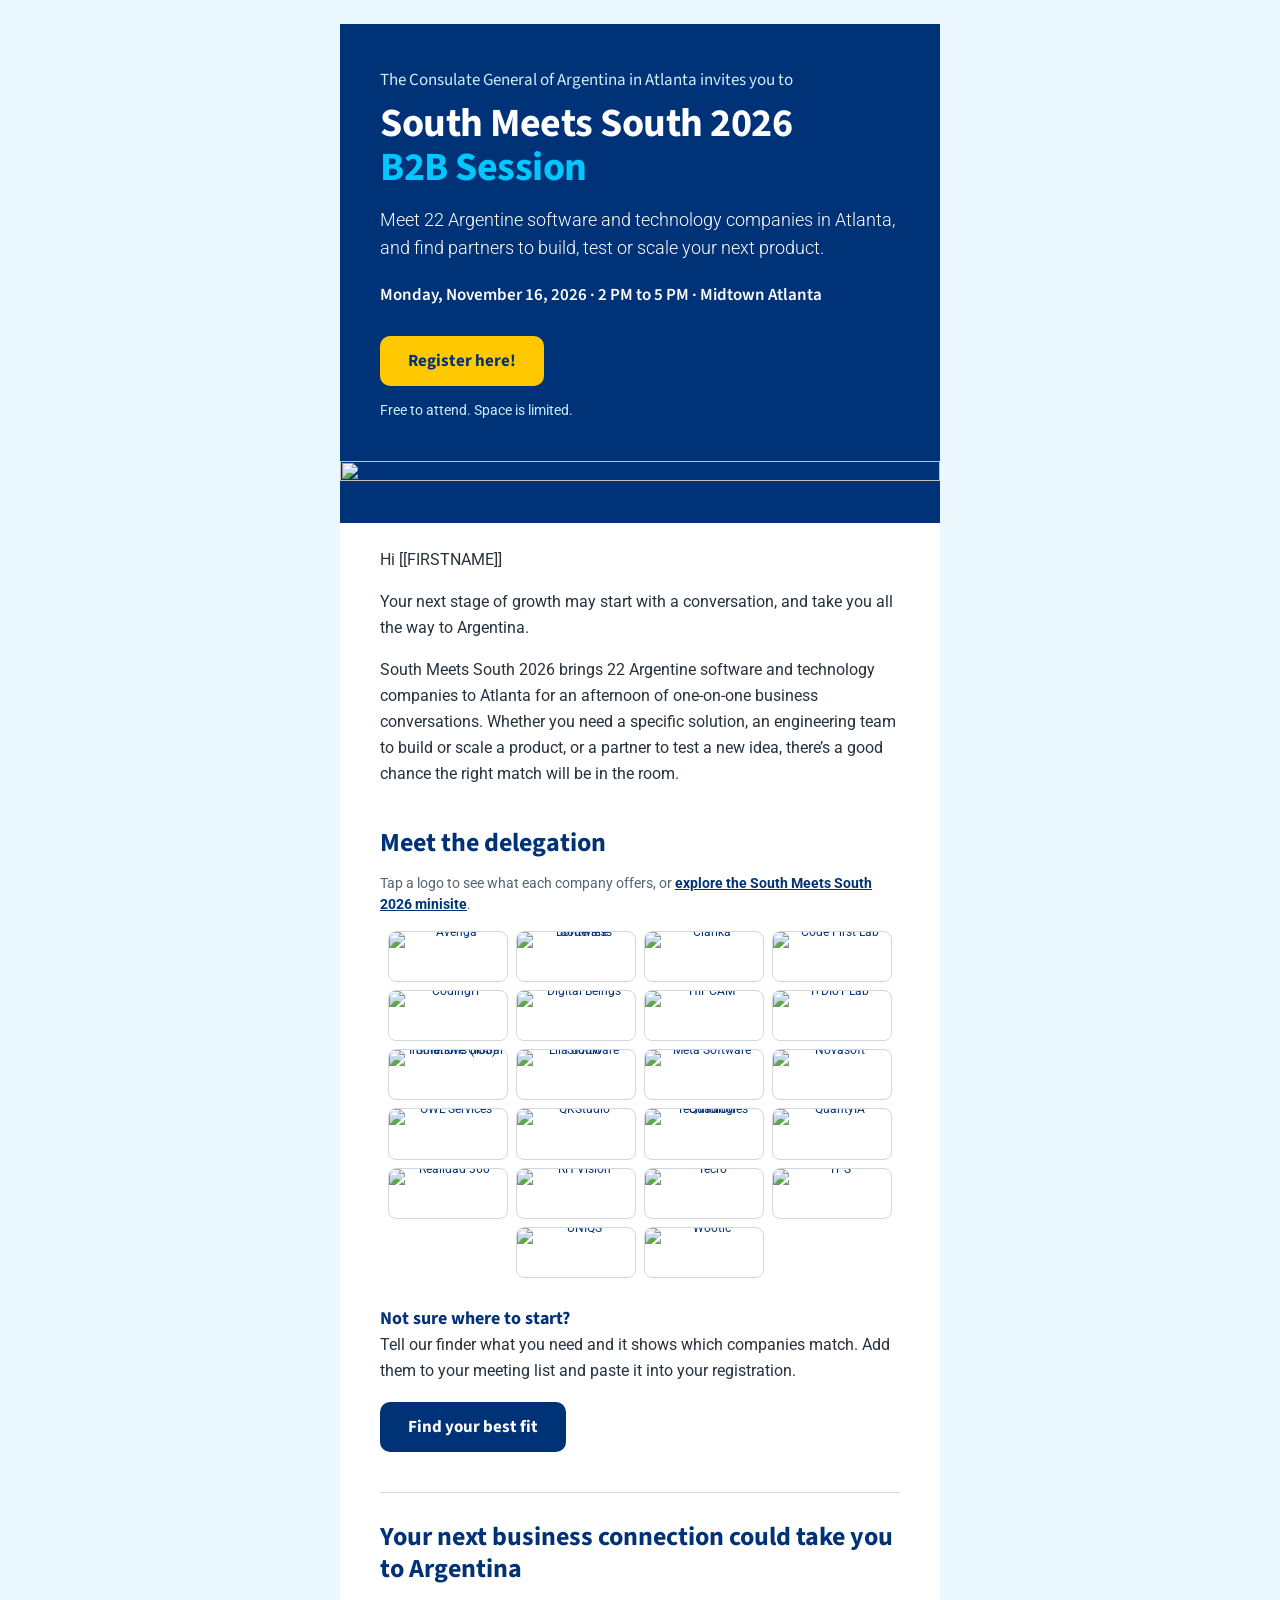
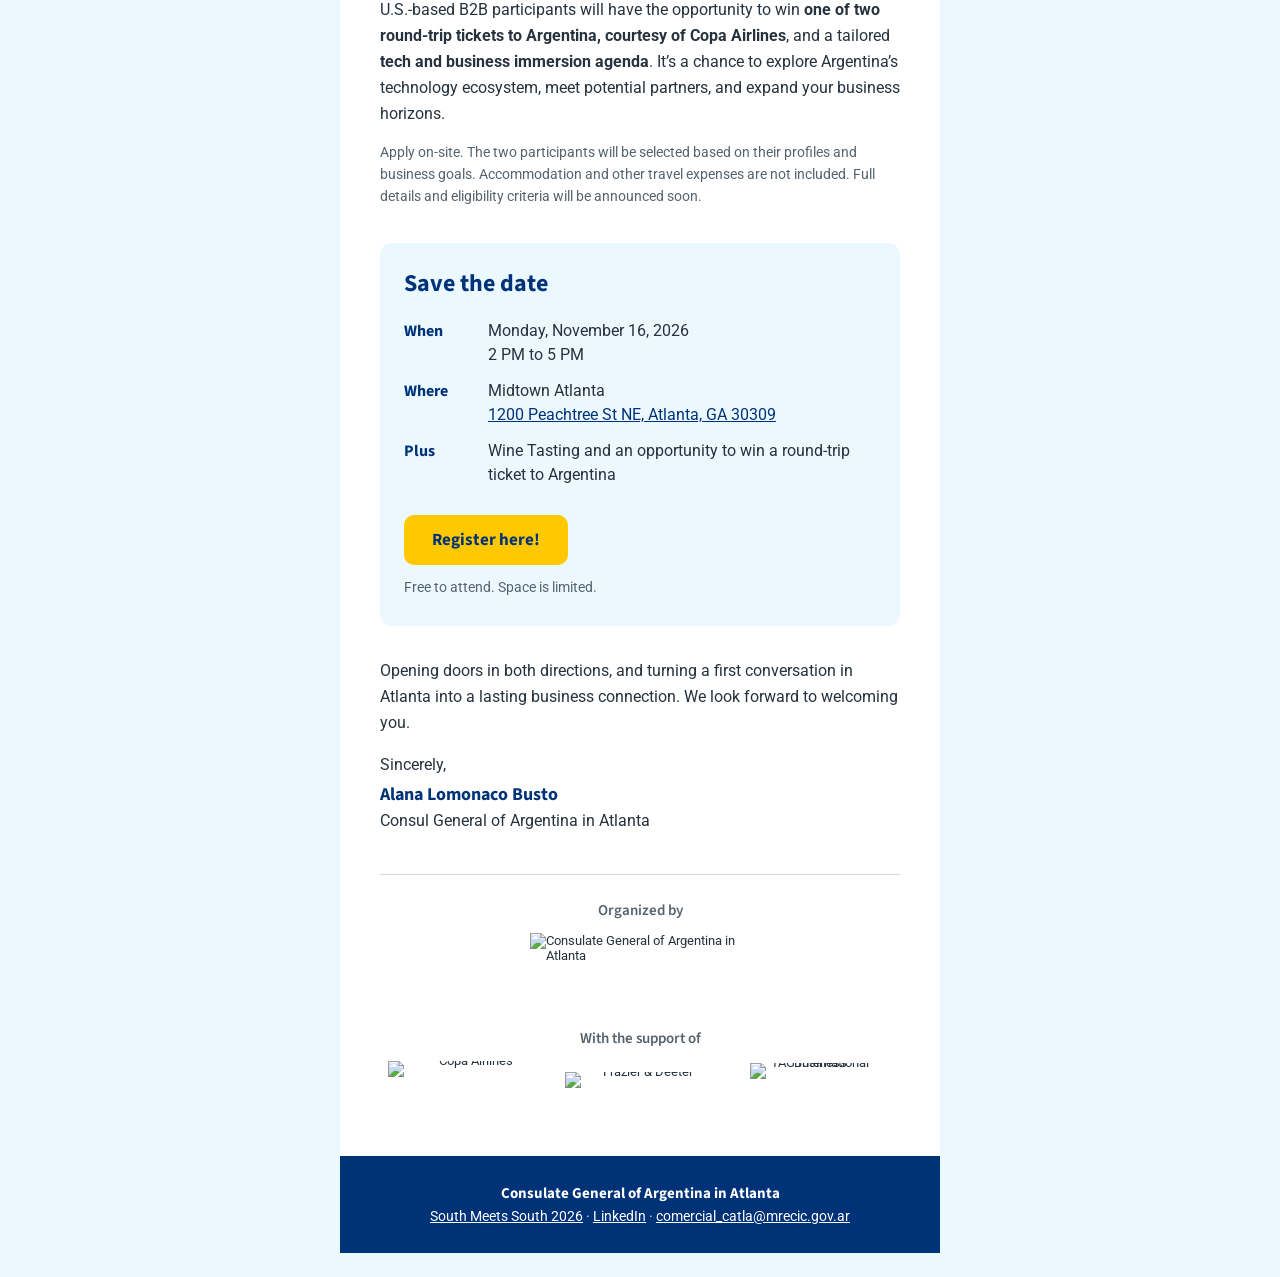
==== commit d287e45e: "Mailing B2B 2026: «Free to attend», Wine Tasting y pasaje en «Plus» Co-Authored-By: Claude Opus 5.5 " ====
--- a/mailing/2026-invitacion-b2b.html
+++ b/mailing/2026-invitacion-b2b.html
@@ -32,7 +32,7 @@
 </style>
 </head>
 <body style="margin:0;padding:0;background-color:#ebf9ff;">
-<div style="display:none;font-size:1px;line-height:1px;max-height:0;max-width:0;opacity:0;overflow:hidden;mso-hide:all;">Meet 22 Argentine software and technology companies on November 16 in Midtown Atlanta, and apply for one of two round-trip tickets to Argentina, courtesy of Copa Airlines.&#847;&zwnj;&nbsp;&#847;&zwnj;&nbsp;&#847;&zwnj;&nbsp;&#847;&zwnj;&nbsp;&#847;&zwnj;&nbsp;&#847;&zwnj;&nbsp;&#847;&zwnj;&nbsp;&#847;&zwnj;&nbsp;</div>
+<div style="display:none;font-size:1px;line-height:1px;max-height:0;max-width:0;opacity:0;overflow:hidden;mso-hide:all;">Free to attend &middot; Monday, November 16, 2 PM to 5 PM &middot; Midtown Atlanta. Meet 22 Argentine software and technology companies and apply for one of two round-trip tickets to Argentina, courtesy of Copa Airlines.&#847;&zwnj;&nbsp;&#847;&zwnj;&nbsp;&#847;&zwnj;&nbsp;&#847;&zwnj;&nbsp;&#847;&zwnj;&nbsp;&#847;&zwnj;&nbsp;&#847;&zwnj;&nbsp;&#847;&zwnj;&nbsp;</div>
 <table role="presentation" width="100%" cellpadding="0" cellspacing="0" border="0" bgcolor="#ebf9ff" style="background-color:#ebf9ff;">
 <tr><td class="wrap" align="center" style="padding:24px 12px;">
 <!--[if mso]><table role="presentation" width="600" align="center" cellpadding="0" cellspacing="0" border="0"><tr><td><![endif]-->
@@ -49,7 +49,7 @@
 <w:anchorlock/><center style="color:#003278;font-family:Arial,sans-serif;font-size:17px;font-weight:bold;">Register here!</center>
 </v:roundrect>
 <![endif]--><!--[if !mso]><!-- --><a class="btn" href="https://luma.com/ip6i1z71?utm_source=constant-contact&utm_medium=email&utm_campaign=sms2026-b2b" target="_blank" style="display:inline-block;background-color:#ffc800;color:#003278;font-family:'Source Sans 3','Source Sans Pro',Arial,Helvetica,sans-serif;font-size:17px;font-weight:700;line-height:20px;text-decoration:none;padding:15px 28px;border-radius:10px;mso-hide:all;">Register here!</a><!--<![endif]--></div>
-  <p style="margin:14px 0 0 0;font-family:Roboto,Arial,Helvetica,sans-serif;font-size:14px;line-height:21px;color:#cdeffd;">Space is limited.</p>
+  <p style="margin:14px 0 0 0;font-family:Roboto,Arial,Helvetica,sans-serif;font-size:14px;line-height:21px;color:#cdeffd;">Free to attend. Space is limited.</p>
 </td></tr>
 <tr><td bgcolor="#003278" style="background-color:#003278;padding-top:40px;font-size:0;line-height:0;">
   <img src="https://southmeetssouth.pages.dev/img/mailing/2026/trama.png" width="600" height="62" alt="" style="display:block;width:100%;height:auto;">
@@ -107,7 +107,7 @@
 <tr><td class="px" style="padding:40px 40px 0 40px;">
   <table role="presentation" width="100%" cellpadding="0" cellspacing="0" border="0"><tr><td style="border-top:1px solid #d1d7da;font-size:0;line-height:0;">&nbsp;</td></tr></table>
   <h2 style="margin:28px 0 12px 0;font-family:'Source Sans 3','Source Sans Pro',Arial,Helvetica,sans-serif;font-size:26px;line-height:32px;font-weight:700;color:#003278;">Your next business connection could take you to Argentina</h2>
-  <p style="margin:0 0 14px 0;font-family:Roboto,Arial,Helvetica,sans-serif;font-size:16px;line-height:26px;color:#26323d;">U.S.-based B2B participants will have the opportunity to win <strong>one of two round-trip tickets to Argentina, courtesy of Copa Airlines</strong>, and a tailored tech and business immersion agenda. It&rsquo;s a chance to explore Argentina&rsquo;s technology ecosystem, meet potential partners, and expand your business horizons.</p>
+  <p style="margin:0 0 14px 0;font-family:Roboto,Arial,Helvetica,sans-serif;font-size:16px;line-height:26px;color:#26323d;">U.S.-based B2B participants will have the opportunity to win <strong>one of two round-trip tickets to Argentina, courtesy of Copa Airlines</strong>, and a tailored <strong>tech and business immersion agenda</strong>. It&rsquo;s a chance to explore Argentina&rsquo;s technology ecosystem, meet potential partners, and expand your business horizons.</p>
   <p style="margin:0;font-family:Roboto,Arial,Helvetica,sans-serif;font-size:14px;line-height:22px;color:#56636e;">Apply on-site. The two participants will be selected based on their profiles and business goals. Accommodation and other travel expenses are not included. Full details and eligibility criteria will be announced soon.</p>
 </td></tr>
 
@@ -122,14 +122,14 @@
       <tr><td class="row-label" width="72" valign="top" style="padding:6px 12px 6px 0;font-family:'Source Sans 3','Source Sans Pro',Arial,Helvetica,sans-serif;font-weight:700;color:#003278;">Where</td>
           <td class="row-text" valign="top" style="padding:6px 0;">Midtown Atlanta<br><a href="https://www.google.com/maps/search/?api=1&amp;query=1200+Peachtree+St+NE,+Atlanta,+GA+30309" target="_blank" style="color:#003278;">1200 Peachtree St NE, Atlanta, GA 30309</a></td></tr>
       <tr><td class="row-label" width="72" valign="top" style="padding:6px 12px 6px 0;font-family:'Source Sans 3','Source Sans Pro',Arial,Helvetica,sans-serif;font-weight:700;color:#003278;">Plus</td>
-          <td class="row-text" valign="top" style="padding:6px 0;">A Wine Tasting celebrating two of Argentina&rsquo;s strengths: technology and winemaking.</td></tr>
+          <td class="row-text" valign="top" style="padding:6px 0;">Wine Tasting and an opportunity to win a round-trip ticket to Argentina</td></tr>
     </table>
     <div style="padding-top:22px;"><!--[if mso]>
 <v:roundrect xmlns:v="urn:schemas-microsoft-com:vml" xmlns:w="urn:schemas-microsoft-com:office:word" href="https://luma.com/ip6i1z71?utm_source=constant-contact&utm_medium=email&utm_campaign=sms2026-b2b" style="height:50px;v-text-anchor:middle;width:200px;" arcsize="20%" stroke="f" fillcolor="#ffc800">
 <w:anchorlock/><center style="color:#003278;font-family:Arial,sans-serif;font-size:17px;font-weight:bold;">Register here!</center>
 </v:roundrect>
 <![endif]--><!--[if !mso]><!-- --><a class="btn" href="https://luma.com/ip6i1z71?utm_source=constant-contact&utm_medium=email&utm_campaign=sms2026-b2b" target="_blank" style="display:inline-block;background-color:#ffc800;color:#003278;font-family:'Source Sans 3','Source Sans Pro',Arial,Helvetica,sans-serif;font-size:17px;font-weight:700;line-height:20px;text-decoration:none;padding:15px 28px;border-radius:10px;mso-hide:all;">Register here!</a><!--<![endif]--></div>
-    <p style="margin:12px 0 0 0;font-family:Roboto,Arial,Helvetica,sans-serif;font-size:14px;line-height:21px;color:#56636e;">Space is limited.</p>
+    <p style="margin:12px 0 0 0;font-family:Roboto,Arial,Helvetica,sans-serif;font-size:14px;line-height:21px;color:#56636e;">Free to attend. Space is limited.</p>
   </td></tr>
   </table>
 </td></tr>
